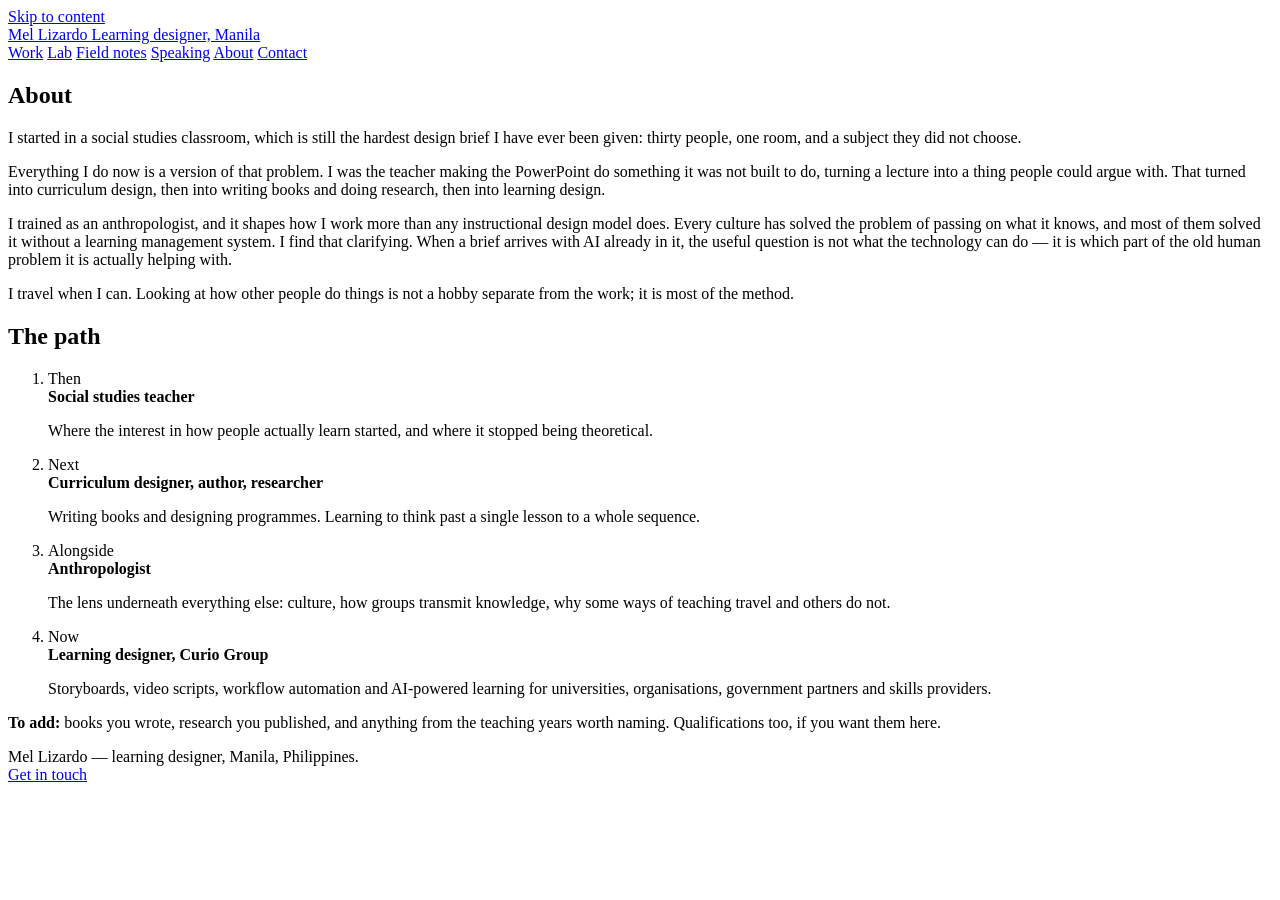
==== about.html @ 0c85d815 "Add starter LD portfolio pages" ====
<!DOCTYPE html>
<html lang="en">
<head>
<meta charset="utf-8">
<meta name="viewport" content="width=device-width, initial-scale=1, viewport-fit=cover">
<title>About — Mel Lizardo</title>
<meta name="description" content="Mel Lizardo: social studies teacher turned curriculum designer, author and researcher, now a learning designer in Manila.">
<link rel="preconnect" href="https://fonts.googleapis.com">
<link rel="preconnect" href="https://fonts.gstatic.com" crossorigin>
<link href="https://fonts.googleapis.com/css2?family=Space+Grotesk:wght@500;700&family=Inter:wght@400;500;600&display=swap" rel="stylesheet">
<link rel="stylesheet" href="assets/styles.css">
</head>
<body>
<a class="skip" href="#main">Skip to content</a>

<header class="masthead">
  <div class="wrap masthead__inner">
    <a class="wordmark" href="index.html">Mel Lizardo <span>Learning designer, Manila</span></a>
    <nav class="nav" aria-label="Main">
      <a href="work.html">Work</a>
      <a href="lab.html">Lab</a>
      <a href="field-notes.html">Field notes</a>
      <a href="speaking.html">Speaking</a>
      <a href="about.html" aria-current="page">About</a>
      <a href="contact.html">Contact</a>
    </nav>
  </div>
</header>

<main id="main">

  <section>
    <div class="wrap">
      <h1>About</h1>
      <div class="prose">
        <p class="lede">I started in a social studies classroom, which is still the hardest design brief I have ever been given: thirty people, one room, and a subject they did not choose.</p>
        <p>Everything I do now is a version of that problem. I was the teacher making the PowerPoint do something it was not built to do, turning a lecture into a thing people could argue with. That turned into curriculum design, then into writing books and doing research, then into learning design.</p>
        <p>I trained as an anthropologist, and it shapes how I work more than any instructional design model does. Every culture has solved the problem of passing on what it knows, and most of them solved it without a learning management system. I find that clarifying. When a brief arrives with AI already in it, the useful question is not what the technology can do — it is which part of the old human problem it is actually helping with.</p>
        <p>I travel when I can. Looking at how other people do things is not a hobby separate from the work; it is most of the method.</p>
      </div>
    </div>
  </section>

  <section>
    <div class="wrap">
      <div class="section-head"><h2>The path</h2></div>
      <ol class="timeline">
        <li>
          <span class="when">Then</span>
          <div><strong>Social studies teacher</strong>
            <p>Where the interest in how people actually learn started, and where it stopped being theoretical.</p></div>
        </li>
        <li>
          <span class="when">Next</span>
          <div><strong>Curriculum designer, author, researcher</strong>
            <p>Writing books and designing programmes. Learning to think past a single lesson to a whole sequence.</p></div>
        </li>
        <li>
          <span class="when">Alongside</span>
          <div><strong>Anthropologist</strong>
            <p>The lens underneath everything else: culture, how groups transmit knowledge, why some ways of teaching travel and others do not.</p></div>
        </li>
        <li>
          <span class="when">Now</span>
          <div><strong>Learning designer, Curio Group</strong>
            <p>Storyboards, video scripts, workflow automation and AI-powered learning for universities, organisations, government partners and skills providers.</p></div>
        </li>
      </ol>

      <div class="todo">
        <p><strong>To add:</strong> books you wrote, research you published, and anything from the teaching years worth naming. Qualifications too, if you want them here.</p>
      </div>
    </div>
  </section>

</main>

<footer class="foot">
  <div class="wrap">
    <div class="flagrule"></div>
    <div class="foot__inner">
      <div><p style="margin:0">Mel Lizardo — learning designer, Manila, Philippines.</p></div>
      <div><p style="margin:0"><a href="contact.html">Get in touch</a></p></div>
    </div>
  </div>
</footer>

</body>
</html>
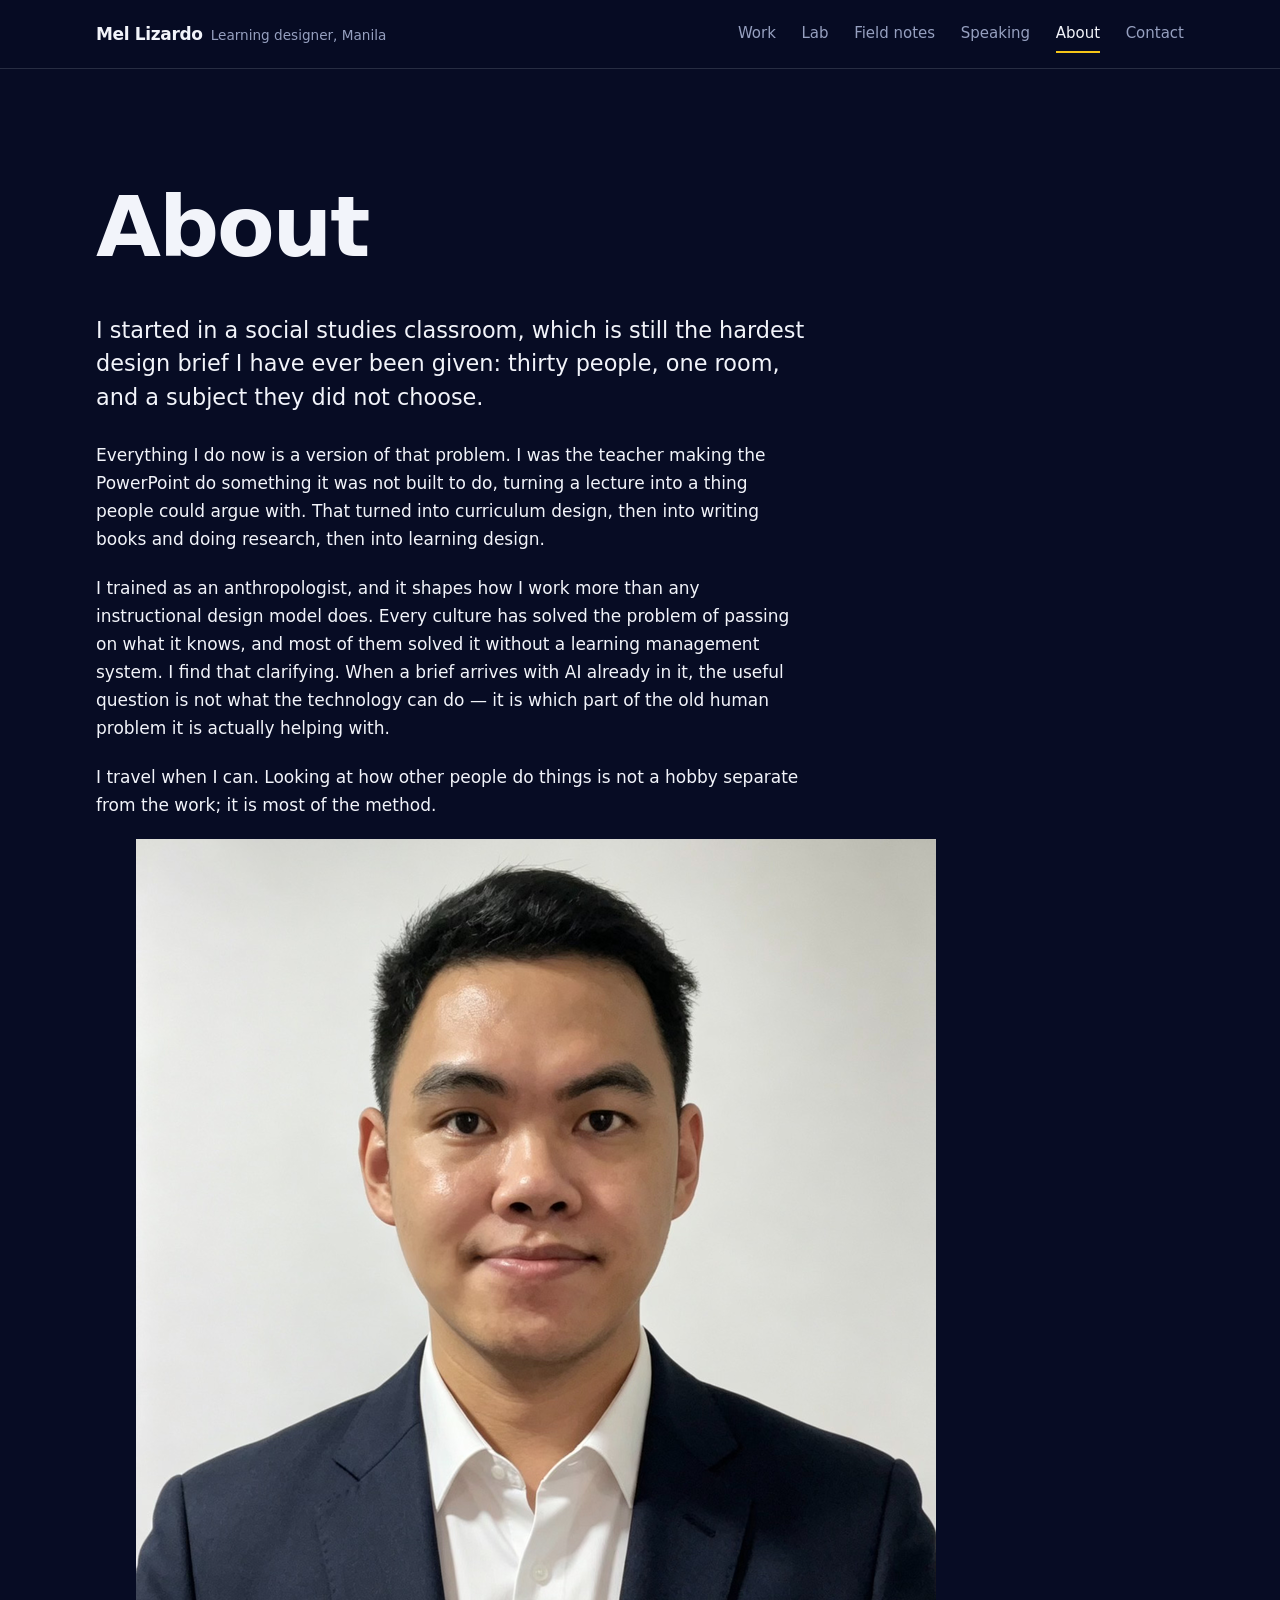
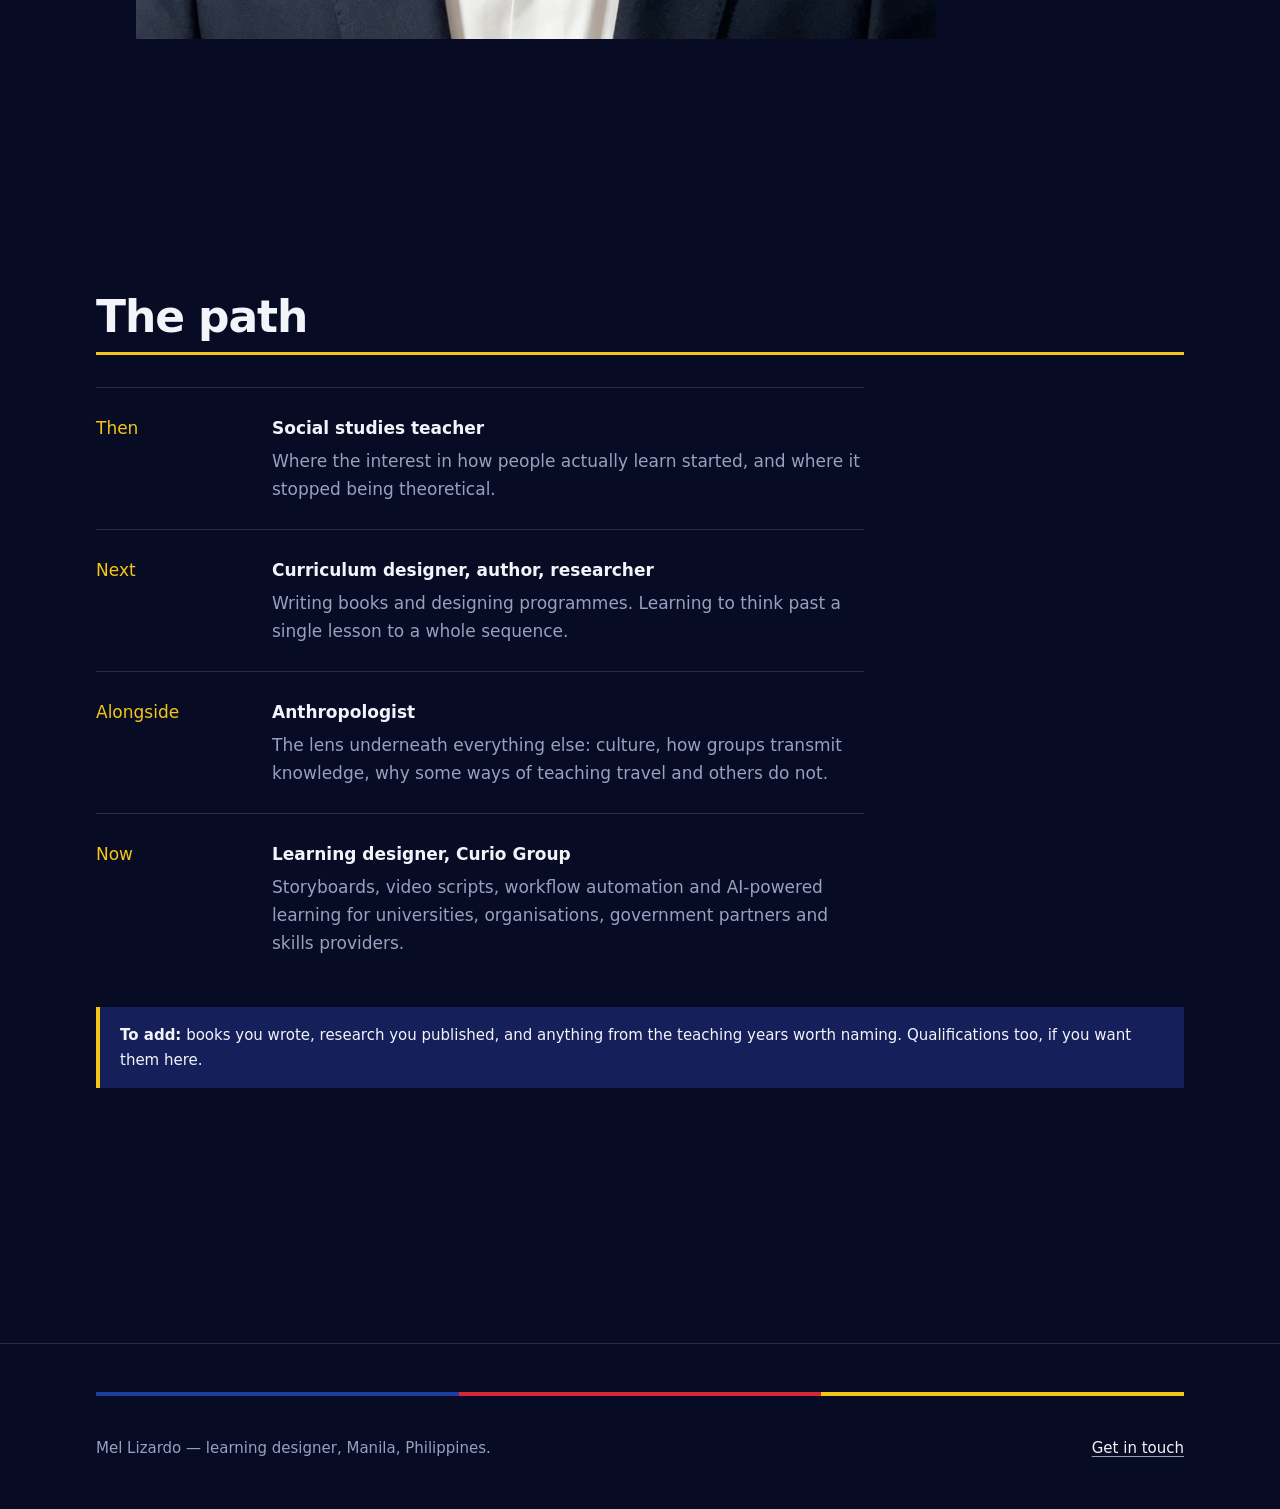
==== commit 89f4878e: "Add portrait and contact links to portfolio pages" ====
--- a/about.html
+++ b/about.html
@@ -32,11 +32,16 @@
   <section>
     <div class="wrap">
       <h1>About</h1>
-      <div class="prose">
-        <p class="lede">I started in a social studies classroom, which is still the hardest design brief I have ever been given: thirty people, one room, and a subject they did not choose.</p>
-        <p>Everything I do now is a version of that problem. I was the teacher making the PowerPoint do something it was not built to do, turning a lecture into a thing people could argue with. That turned into curriculum design, then into writing books and doing research, then into learning design.</p>
-        <p>I trained as an anthropologist, and it shapes how I work more than any instructional design model does. Every culture has solved the problem of passing on what it knows, and most of them solved it without a learning management system. I find that clarifying. When a brief arrives with AI already in it, the useful question is not what the technology can do — it is which part of the old human problem it is actually helping with.</p>
-        <p>I travel when I can. Looking at how other people do things is not a hobby separate from the work; it is most of the method.</p>
+      <div class="about-intro">
+        <div class="prose">
+          <p class="lede">I started in a social studies classroom, which is still the hardest design brief I have ever been given: thirty people, one room, and a subject they did not choose.</p>
+          <p>Everything I do now is a version of that problem. I was the teacher making the PowerPoint do something it was not built to do, turning a lecture into a thing people could argue with. That turned into curriculum design, then into writing books and doing research, then into learning design.</p>
+          <p>I trained as an anthropologist, and it shapes how I work more than any instructional design model does. Every culture has solved the problem of passing on what it knows, and most of them solved it without a learning management system. I find that clarifying. When a brief arrives with AI already in it, the useful question is not what the technology can do — it is which part of the old human problem it is actually helping with.</p>
+          <p>I travel when I can. Looking at how other people do things is not a hobby separate from the work; it is most of the method.</p>
+        </div>
+        <figure class="portrait portrait--about">
+          <img src="assets/mel-lizardo-portrait.png" alt="Portrait of Mel Lizardo" width="800" height="800" loading="lazy">
+        </figure>
       </div>
     </div>
   </section>
--- a/assets/styles.css
+++ b/assets/styles.css
@@ -0,0 +1,392 @@
+/* =========================================================
+   Mel Lizardo — site styles
+   Edit colours and fonts here. Everything else inherits.
+   ========================================================= */
+
+:root {
+  /* Palette — Philippine flag, shifted for screen */
+  --ink:        #070C24;   /* deepest field, page background */
+  --field:      #0D1538;   /* raised surfaces */
+  --field-2:    #15205A;   /* secondary surfaces, hovers */
+  --blue:       #1B3FA0;   /* primary */
+  --red:        #D62839;   /* live accent */
+  --sun:        #F5C518;   /* signal — thin rules, small blocks only */
+  --paper:      #F2F4FA;   /* primary text */
+  --muted:      #96A0C0;   /* secondary text */
+  --line:       rgba(242,244,250,0.14);
+
+  --measure: 66ch;
+  --gutter: clamp(1.25rem, 5vw, 5rem);
+  --rhythm: clamp(3.5rem, 9vw, 7.5rem);
+
+  --display: 'Space Grotesk', system-ui, sans-serif;
+  --body: 'Inter', system-ui, -apple-system, sans-serif;
+
+  color-scheme: dark;
+}
+
+*, *::before, *::after { box-sizing: border-box; }
+
+html {
+  padding-top: env(safe-area-inset-top, 0px);
+  scroll-padding-top: 5rem;
+  -webkit-text-size-adjust: 100%;
+}
+
+body {
+  margin: 0;
+  background: var(--ink);
+  color: var(--paper);
+  font-family: var(--body);
+  font-size: clamp(1rem, 0.96rem + 0.25vw, 1.0625rem);
+  line-height: 1.65;
+  -webkit-font-smoothing: antialiased;
+}
+
+img, video, iframe { max-width: 100%; }
+
+/* ---------- Type ---------- */
+
+h1, h2, h3, h4 {
+  font-family: var(--display);
+  font-weight: 700;
+  letter-spacing: -0.025em;
+  line-height: 1.04;
+  margin: 0 0 0.5em;
+  text-wrap: balance;
+}
+
+h1 { font-size: clamp(2.5rem, 7vw, 5.25rem); }
+h2 { font-size: clamp(1.75rem, 3.6vw, 2.75rem); }
+h3 { font-size: clamp(1.25rem, 2vw, 1.5rem); letter-spacing: -0.015em; }
+
+p { margin: 0 0 1.2em; max-width: var(--measure); }
+
+a { color: inherit; text-decoration-color: var(--muted); text-underline-offset: 0.22em; }
+a:hover { text-decoration-color: var(--red); }
+
+:focus-visible {
+  outline: 3px solid var(--sun);
+  outline-offset: 3px;
+  border-radius: 2px;
+}
+
+.lede {
+  font-size: clamp(1.125rem, 1rem + 0.7vw, 1.4rem);
+  line-height: 1.5;
+  color: var(--paper);
+  max-width: 54ch;
+}
+
+.muted { color: var(--muted); }
+
+/* ---------- Shell ---------- */
+
+.wrap {
+  width: min(100%, 76rem);
+  margin-inline: auto;
+  padding-inline: var(--gutter);
+}
+
+section { padding-block: var(--rhythm); }
+
+.skip {
+  position: absolute;
+  left: -9999px;
+  top: 0;
+  background: var(--sun);
+  color: var(--ink);
+  padding: 0.75rem 1.25rem;
+  font-weight: 600;
+  z-index: 100;
+}
+.skip:focus { left: 1rem; top: 1rem; }
+
+/* ---------- Header ---------- */
+
+.masthead {
+  position: sticky;
+  top: env(safe-area-inset-top, 0px);
+  z-index: 50;
+  background: rgba(7,12,36,0.88);
+  backdrop-filter: blur(10px);
+  border-bottom: 1px solid var(--line);
+}
+
+.masthead__inner {
+  display: flex;
+  align-items: center;
+  justify-content: space-between;
+  gap: 1.5rem;
+  min-height: 4.25rem;
+  flex-wrap: wrap;
+}
+
+.wordmark {
+  font-family: var(--display);
+  font-weight: 700;
+  font-size: 1.0625rem;
+  letter-spacing: -0.02em;
+  text-decoration: none;
+  display: inline-flex;
+  align-items: baseline;
+  gap: 0.5rem;
+}
+.wordmark span { color: var(--muted); font-weight: 400; font-family: var(--body); font-size: 0.85rem; letter-spacing: 0; }
+
+.nav { display: flex; flex-wrap: wrap; gap: clamp(0.85rem, 2vw, 1.6rem); }
+.nav a {
+  font-size: 0.9375rem;
+  color: var(--muted);
+  text-decoration: none;
+  padding-block: 0.35rem;
+  border-bottom: 2px solid transparent;
+}
+.nav a:hover { color: var(--paper); }
+.nav a[aria-current="page"] { color: var(--paper); border-bottom-color: var(--sun); }
+
+/* ---------- Hero ---------- */
+
+.hero {
+  position: relative;
+  padding-block: clamp(4.5rem, 13vw, 10rem) var(--rhythm);
+  overflow: hidden;
+}
+
+.hero h1 { max-width: 16ch; position: relative; }
+
+.hero__sub {
+  font-family: var(--body);
+  font-size: clamp(1rem, 0.9rem + 0.55vw, 1.25rem);
+  color: var(--muted);
+  max-width: 48ch;
+  margin-top: 1.75rem;
+  position: relative;
+}
+
+/* Eight-rayed sun — the one bold flourish. Decorative, hidden from AT. */
+.rays {
+  position: absolute;
+  right: -14rem;
+  top: 50%;
+  translate: 0 -50%;
+  width: 46rem;
+  height: 46rem;
+  opacity: 0.4;
+  pointer-events: none;
+}
+@media (max-width: 60rem) {
+  .rays { right: -22rem; opacity: 0.22; }
+}
+
+/* ---------- Index rows (Work, Lab, Notes, Talks) ---------- */
+
+.rows { border-top: 1px solid var(--line); }
+
+.row {
+  display: grid;
+  grid-template-columns: minmax(0, 1fr) 15rem;
+  gap: clamp(1rem, 4vw, 3rem);
+  padding-block: 2.25rem;
+  border-bottom: 1px solid var(--line);
+  text-decoration: none;
+  color: inherit;
+  transition: background-color 140ms ease;
+}
+.row:hover, .row:focus-visible { background: var(--field); }
+.row:hover h3 { text-decoration: underline; text-decoration-color: var(--red); text-decoration-thickness: 2px; }
+
+.row__main { padding-inline-start: clamp(0rem, 2vw, 1.5rem); }
+.row h3 { margin-bottom: 0.4rem; }
+.row p { margin: 0; color: var(--muted); max-width: 52ch; }
+
+.row__meta {
+  font-size: 0.875rem;
+  color: var(--muted);
+  padding-inline-end: clamp(0rem, 2vw, 1.5rem);
+}
+.row__meta dt {
+  color: var(--sun);
+  font-weight: 500;
+  margin-bottom: 0.35rem;
+}
+.row__meta dd { margin: 0 0 0.15rem; }
+
+@media (max-width: 52rem) {
+  .row { grid-template-columns: 1fr; gap: 1.25rem; }
+  .row__meta { border-left: 2px solid var(--blue); padding-inline-start: 1rem; }
+}
+
+.tags { display: flex; flex-wrap: wrap; gap: 0.4rem; margin-top: 0.9rem; }
+.tag {
+  font-size: 0.8125rem;
+  color: var(--paper);
+  background: var(--field-2);
+  border-radius: 999px;
+  padding: 0.2rem 0.7rem;
+  line-height: 1.5;
+}
+
+/* ---------- Featured block on home ---------- */
+
+.feature {
+  background: var(--field);
+  border-left: 4px solid var(--red);
+  padding: clamp(1.5rem, 4vw, 2.75rem);
+}
+
+.pair {
+  display: grid;
+  grid-template-columns: repeat(auto-fit, minmax(17rem, 1fr));
+  gap: clamp(1.25rem, 3vw, 2.5rem);
+}
+
+.section-head {
+  display: flex;
+  align-items: baseline;
+  justify-content: space-between;
+  gap: 1.5rem;
+  flex-wrap: wrap;
+  margin-bottom: 2rem;
+  border-bottom: 3px solid var(--sun);
+  padding-bottom: 0.75rem;
+}
+.section-head h2 { margin: 0; }
+.section-head a { font-size: 0.9375rem; color: var(--muted); }
+
+/* ---------- Case study page ---------- */
+
+.case__header { padding-block: clamp(3rem, 8vw, 6rem) 2.5rem; }
+.case__header h1 { max-width: 20ch; }
+
+.facts {
+  display: grid;
+  grid-template-columns: repeat(auto-fit, minmax(11rem, 1fr));
+  gap: 1.5rem 2rem;
+  border-block: 1px solid var(--line);
+  padding-block: 1.5rem;
+  margin-block: 2.5rem;
+  font-size: 0.9375rem;
+}
+.facts dt { color: var(--sun); margin-bottom: 0.3rem; }
+.facts dd { margin: 0; color: var(--paper); }
+
+.prose { max-width: var(--measure); }
+.prose h2 { margin-top: 2.5em; }
+.prose ul { padding-left: 1.1rem; max-width: var(--measure); }
+.prose li { margin-bottom: 0.5rem; }
+
+blockquote {
+  margin: 2.5rem 0;
+  padding-left: 1.5rem;
+  border-left: 3px solid var(--sun);
+  font-family: var(--display);
+  font-size: clamp(1.25rem, 2.2vw, 1.75rem);
+  line-height: 1.3;
+  letter-spacing: -0.02em;
+}
+
+/* The room: who was involved. The site's signature block. */
+.room {
+  background: var(--field);
+  padding: clamp(1.5rem, 4vw, 2.5rem);
+  margin-block: var(--rhythm);
+}
+.room h2 { margin-top: 0; }
+.room ul { list-style: none; padding: 0; margin: 0; display: grid; gap: 0.1rem; }
+.room li {
+  display: grid;
+  grid-template-columns: minmax(0, 1fr) auto;
+  gap: 1rem;
+  padding-block: 0.7rem;
+  border-bottom: 1px solid var(--line);
+}
+.room li:last-child { border-bottom: 0; }
+.room .who { font-weight: 500; }
+.room .did { color: var(--muted); font-size: 0.9375rem; text-align: right; }
+
+/* ---------- Embeds ---------- */
+
+.embed {
+  margin-block: 2.5rem;
+  background: var(--field);
+  border: 1px solid var(--line);
+}
+.embed iframe {
+  display: block;
+  width: 100%;
+  height: clamp(28rem, 62vh, 44rem);
+  border: 0;
+}
+.embed figcaption {
+  padding: 0.85rem 1.1rem;
+  font-size: 0.875rem;
+  color: var(--muted);
+  border-top: 1px solid var(--line);
+}
+.embed figcaption a { color: var(--paper); }
+
+/* ---------- Timeline (About) ---------- */
+
+.timeline { list-style: none; padding: 0; margin: 0; max-width: 48rem; }
+.timeline li {
+  display: grid;
+  grid-template-columns: 9rem minmax(0, 1fr);
+  gap: clamp(1rem, 3vw, 2rem);
+  padding-block: 1.6rem;
+  border-top: 1px solid var(--line);
+}
+.timeline .when { font-family: var(--display); font-weight: 500; color: var(--sun); }
+.timeline p { margin: 0.35rem 0 0; color: var(--muted); }
+.timeline strong { font-weight: 600; color: var(--paper); }
+@media (max-width: 40rem) {
+  .timeline li { grid-template-columns: 1fr; gap: 0.3rem; }
+}
+
+/* ---------- Buttons ---------- */
+
+.btn {
+  display: inline-block;
+  background: var(--sun);
+  color: var(--ink);
+  font-weight: 600;
+  text-decoration: none;
+  padding: 0.8rem 1.6rem;
+  border: 0;
+}
+.btn:hover { background: var(--paper); }
+.btn--line { background: transparent; color: var(--paper); box-shadow: inset 0 0 0 2px var(--line); }
+.btn--line:hover { background: var(--field-2); color: var(--paper); }
+
+/* ---------- Placeholder marker (delete these as you fill the site) ---------- */
+
+.todo {
+  background: var(--field-2);
+  border-left: 4px solid var(--sun);
+  padding: 1rem 1.25rem;
+  font-size: 0.9375rem;
+  color: var(--paper);
+  margin-block: 1.5rem;
+}
+.todo p { margin: 0; max-width: none; }
+
+/* ---------- Footer ---------- */
+
+.foot {
+  border-top: 1px solid var(--line);
+  padding-block: 3rem calc(3rem + env(safe-area-inset-bottom, 0px));
+  margin-top: var(--rhythm);
+  font-size: 0.9375rem;
+  color: var(--muted);
+}
+.foot__inner { display: flex; flex-wrap: wrap; gap: 1.5rem 3rem; justify-content: space-between; }
+.foot a { color: var(--paper); }
+.foot .flagrule {
+  height: 4px;
+  background: linear-gradient(90deg, var(--blue) 0 33.33%, var(--red) 33.33% 66.66%, var(--sun) 66.66% 100%);
+  margin-bottom: 2.5rem;
+}
+
+@media (prefers-reduced-motion: reduce) {
+  * { animation: none !important; transition: none !important; scroll-behavior: auto !important; }
+}
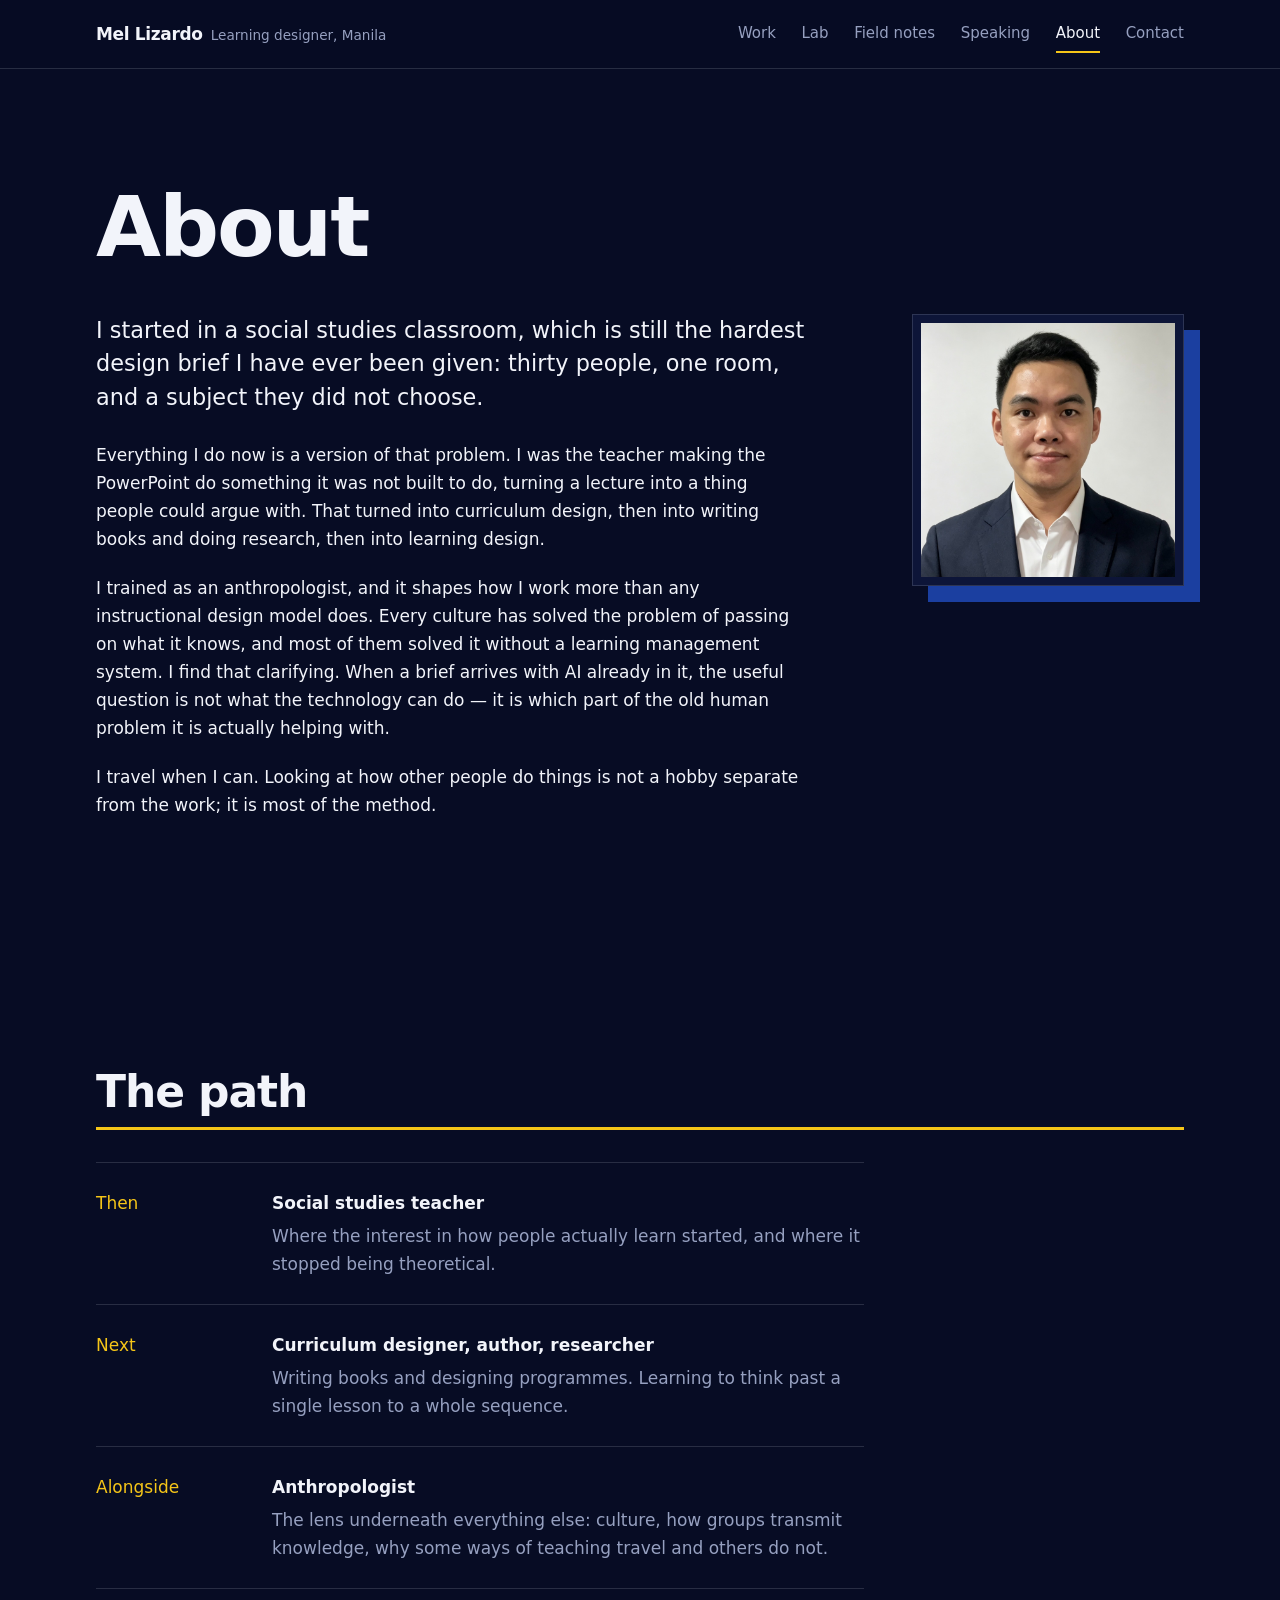
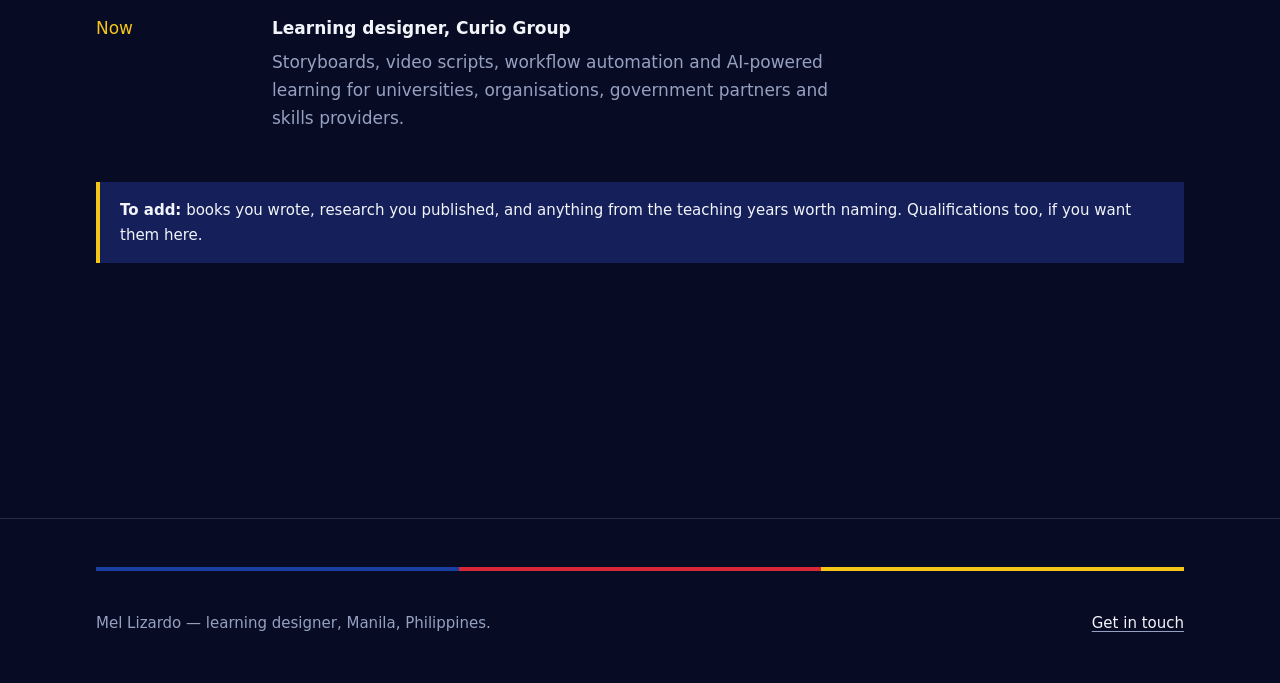
==== commit 99e8d427: "Refresh portfolio stylesheet on key pages" ====
--- a/about.html
+++ b/about.html
@@ -8,7 +8,7 @@
 <link rel="preconnect" href="https://fonts.googleapis.com">
 <link rel="preconnect" href="https://fonts.gstatic.com" crossorigin>
 <link href="https://fonts.googleapis.com/css2?family=Space+Grotesk:wght@500;700&family=Inter:wght@400;500;600&display=swap" rel="stylesheet">
-<link rel="stylesheet" href="assets/styles.css">
+<link rel="stylesheet" href="assets/styles.css?v=20261105-2">
 </head>
 <body>
 <a class="skip" href="#main">Skip to content</a>
--- a/assets/styles.css
+++ b/assets/styles.css
@@ -155,6 +155,52 @@
 
 .hero h1 { max-width: 16ch; position: relative; }
 
+.hero__inner {
+  display: grid;
+  grid-template-columns: minmax(0, 1fr) auto;
+  align-items: start;
+  gap: clamp(1.5rem, 4vw, 4rem);
+}
+
+.hero__copy { position: relative; min-width: 0; }
+
+.portrait {
+  margin: 0;
+  padding: 0.5rem;
+  background: var(--field);
+  border: 1px solid var(--line);
+  box-shadow: 1rem 1rem 0 var(--blue);
+}
+
+.portrait img {
+  display: block;
+  width: 100%;
+  height: auto;
+  aspect-ratio: 1;
+  object-fit: cover;
+}
+
+.portrait--hero {
+  position: relative;
+  width: clamp(8rem, 14vw, 11rem);
+  padding: 0.3rem;
+  border-radius: 50%;
+  box-shadow: 0 0 0 0.3rem var(--blue);
+}
+
+.portrait--hero img { border-radius: 50%; }
+
+@media (max-width: 40rem) {
+  .hero__inner { display: block; }
+  .hero__copy { padding-top: 5rem; }
+  .portrait--hero {
+    position: absolute;
+    top: 1.5rem;
+    right: var(--gutter);
+    width: 6rem;
+  }
+}
+
 .hero__sub {
   font-family: var(--body);
   font-size: clamp(1rem, 0.9rem + 0.55vw, 1.25rem);
@@ -276,6 +322,18 @@
 .prose ul { padding-left: 1.1rem; max-width: var(--measure); }
 .prose li { margin-bottom: 0.5rem; }
 
+.about-intro {
+  display: grid;
+  grid-template-columns: minmax(0, 1fr) minmax(12rem, 17rem);
+  align-items: start;
+  gap: clamp(2rem, 5vw, 5rem);
+}
+
+@media (max-width: 52rem) {
+  .about-intro { grid-template-columns: 1fr; }
+  .portrait--about { width: min(100% - 1rem, 17rem); }
+}
+
 blockquote {
   margin: 2.5rem 0;
   padding-left: 1.5rem;
@@ -358,6 +416,14 @@
 .btn--line { background: transparent; color: var(--paper); box-shadow: inset 0 0 0 2px var(--line); }
 .btn--line:hover { background: var(--field-2); color: var(--paper); }
 
+.contact-actions {
+  display: flex;
+  flex-wrap: wrap;
+  align-items: center;
+  gap: 0.75rem;
+  margin-top: 2rem;
+}
+
 /* ---------- Placeholder marker (delete these as you fill the site) ---------- */
 
 .todo {
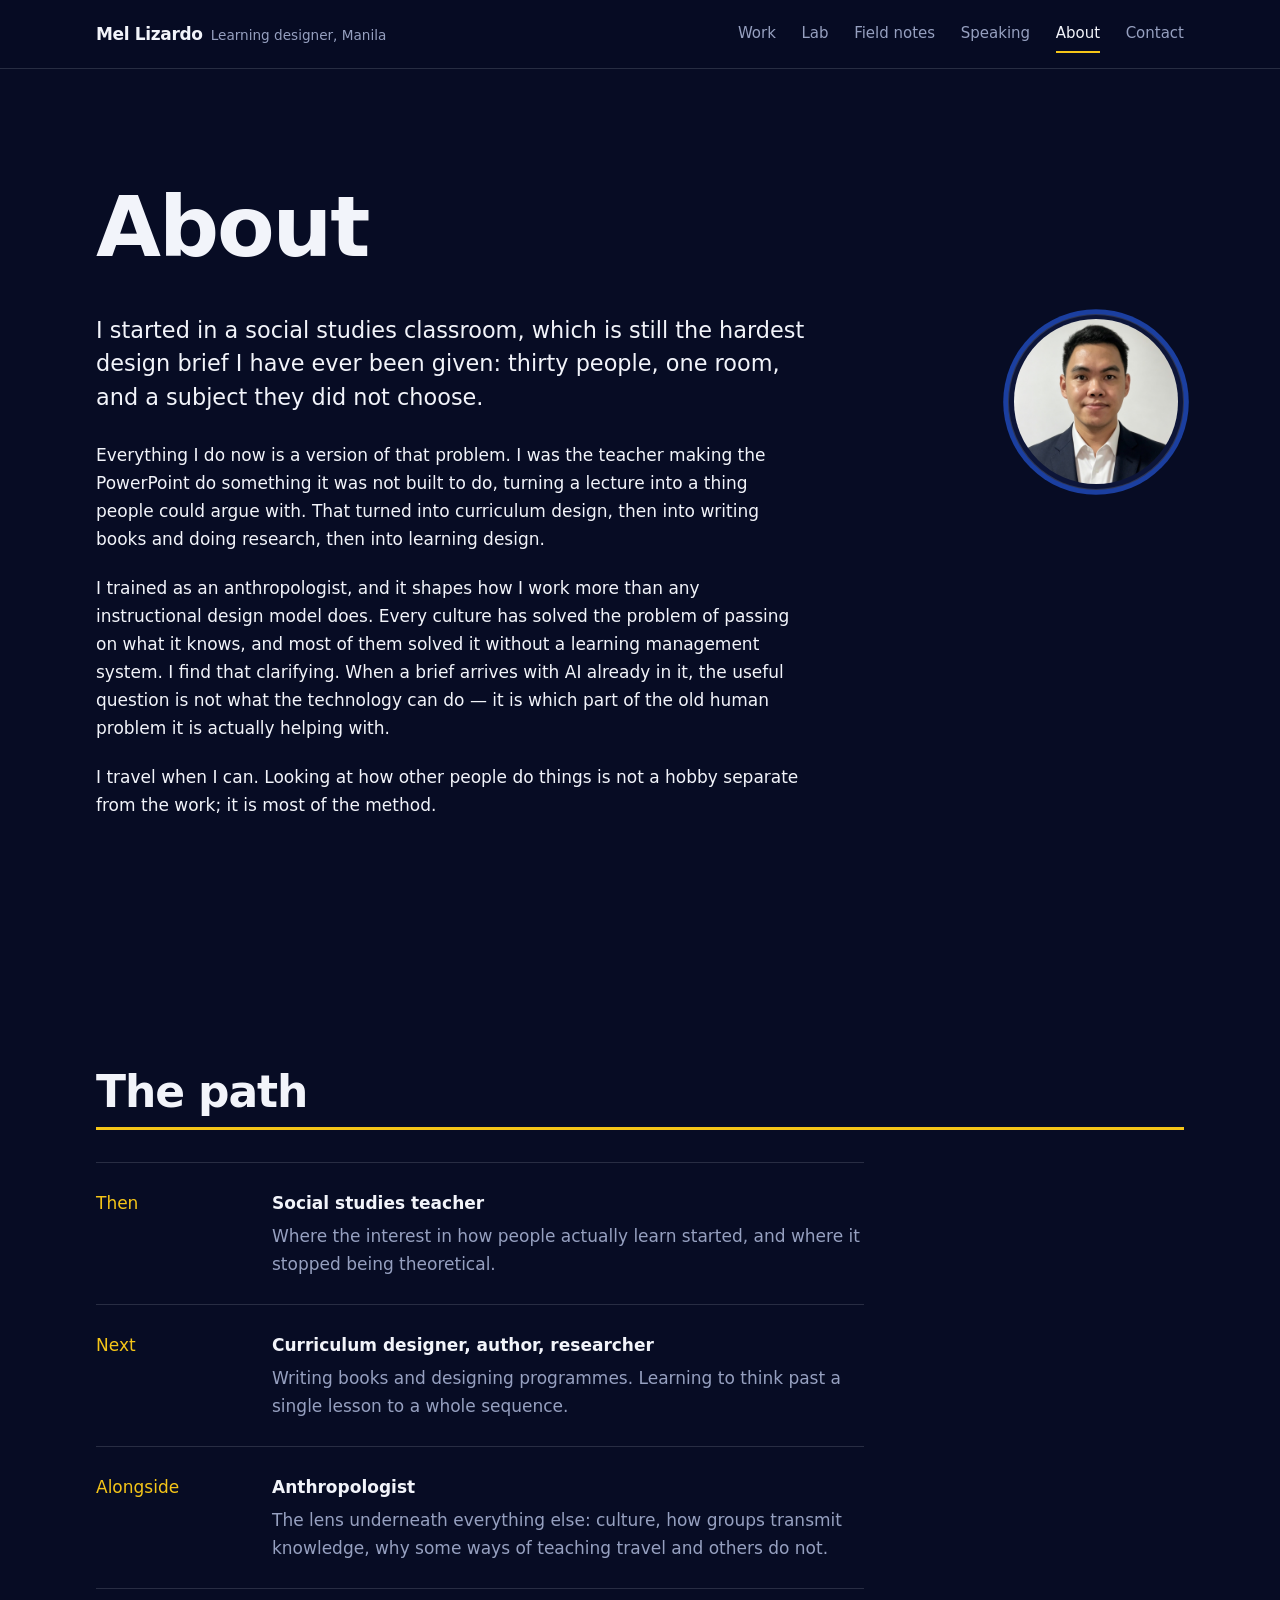
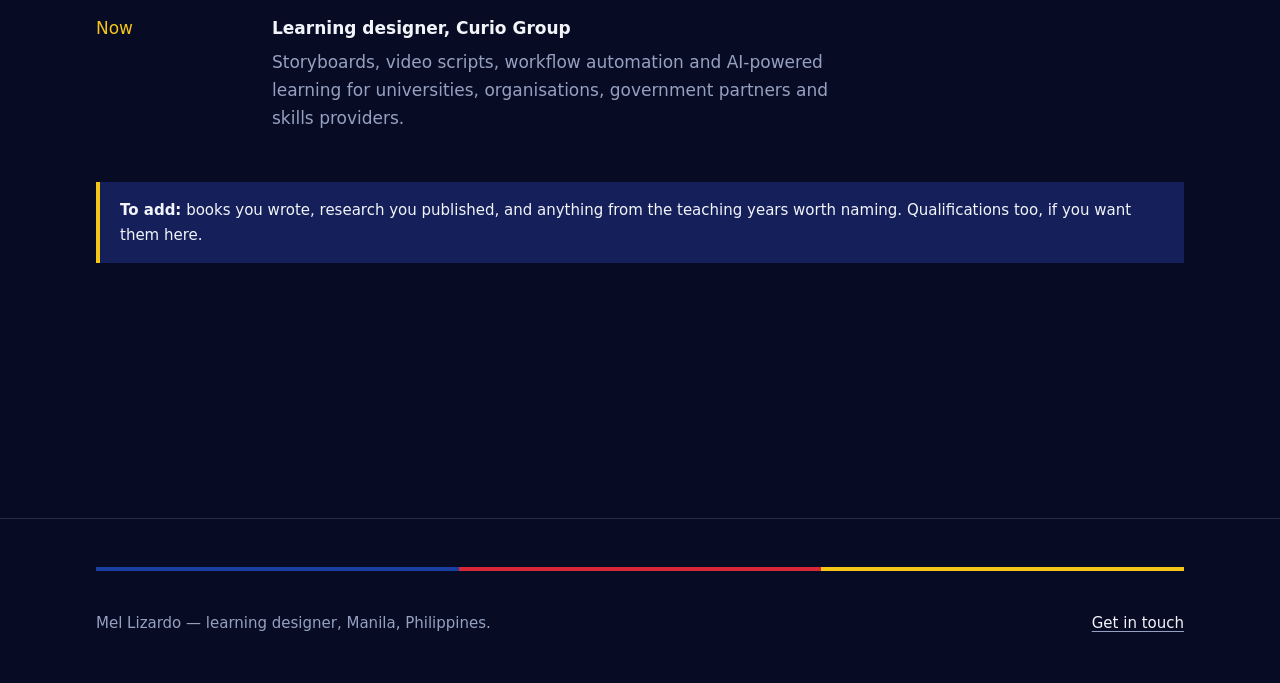
==== commit 7358335f: "Refresh profile photo styling on portfolio pages" ====
--- a/about.html
+++ b/about.html
@@ -8,7 +8,7 @@
 <link rel="preconnect" href="https://fonts.googleapis.com">
 <link rel="preconnect" href="https://fonts.gstatic.com" crossorigin>
 <link href="https://fonts.googleapis.com/css2?family=Space+Grotesk:wght@500;700&family=Inter:wght@400;500;600&display=swap" rel="stylesheet">
-<link rel="stylesheet" href="assets/styles.css?v=20261105-2">
+<link rel="stylesheet" href="assets/styles.css?v=20261105-3">
 </head>
 <body>
 <a class="skip" href="#main">Skip to content</a>
--- a/assets/styles.css
+++ b/assets/styles.css
@@ -324,14 +324,29 @@
 
 .about-intro {
   display: grid;
-  grid-template-columns: minmax(0, 1fr) minmax(12rem, 17rem);
+  grid-template-columns: minmax(0, 1fr) 11rem;
   align-items: start;
   gap: clamp(2rem, 5vw, 5rem);
 }
 
-@media (max-width: 52rem) {
-  .about-intro { grid-template-columns: 1fr; }
-  .portrait--about { width: min(100% - 1rem, 17rem); }
+.portrait--about {
+  width: 11rem;
+  padding: 0.3rem;
+  border-radius: 50%;
+  box-shadow: 0 0 0 0.3rem var(--blue);
+}
+
+.portrait--about img { border-radius: 50%; }
+
+@media (max-width: 40rem) {
+  .about-intro { display: block; position: relative; }
+  .about-intro .prose { padding-top: 6.5rem; }
+  .portrait--about {
+    position: absolute;
+    top: 0;
+    right: 0;
+    width: 6rem;
+  }
 }
 
 blockquote {
